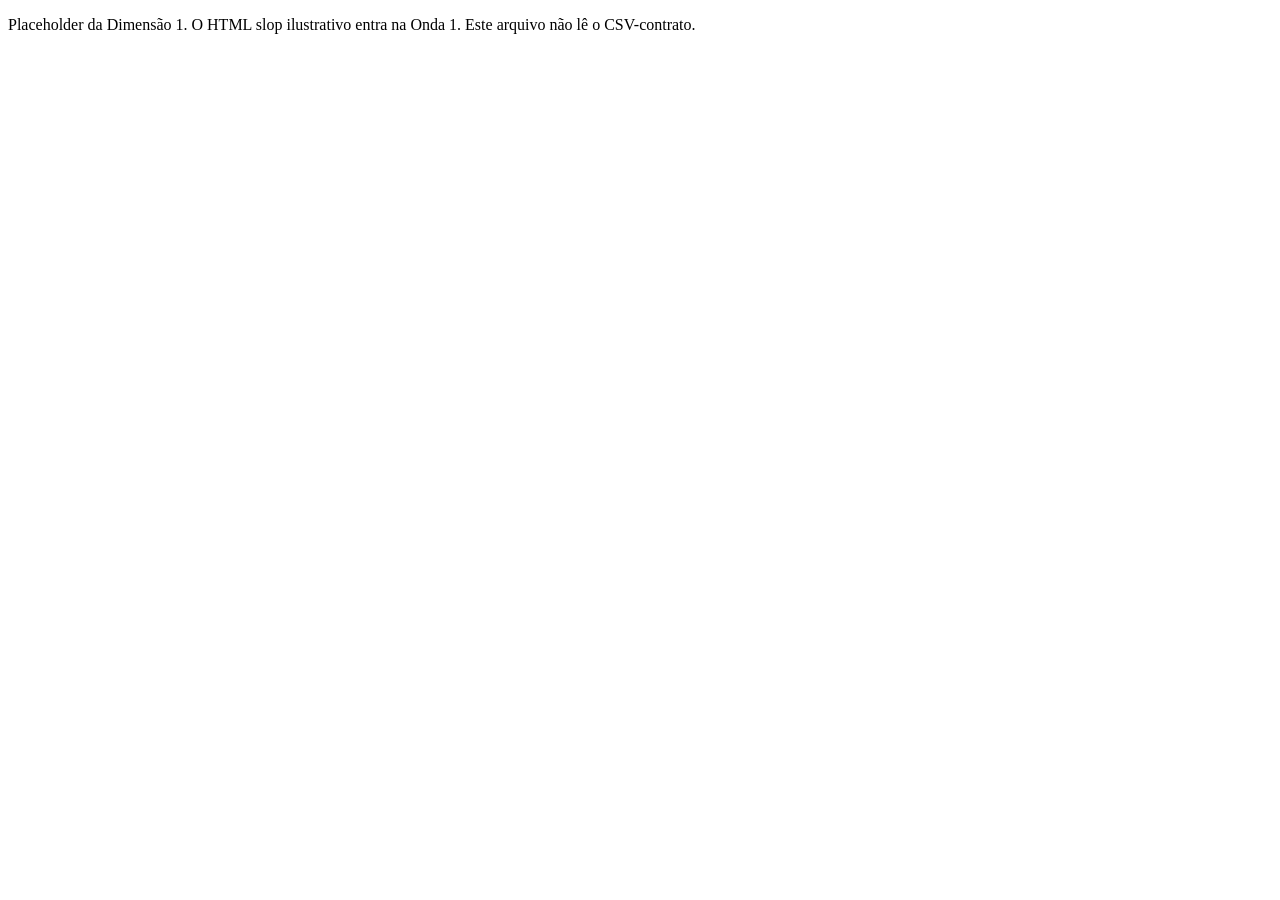
==== 01-demanda-simulada/entrega-slop/index.html @ 3bd32cfb "chore: esqueleto Onda 0 e CONTRATO v1.0 Co-authored-by: Cursor <cursoragent@cursor.com>" ====
<!DOCTYPE html>
<html lang="pt-BR">
<head>
  <meta charset="UTF-8">
  <title>Entrega slop — placeholder Onda 1</title>
</head>
<body>
  <p>Placeholder da Dimensão 1. O HTML slop ilustrativo entra na Onda 1. Este arquivo não lê o CSV-contrato.</p>
</body>
</html>
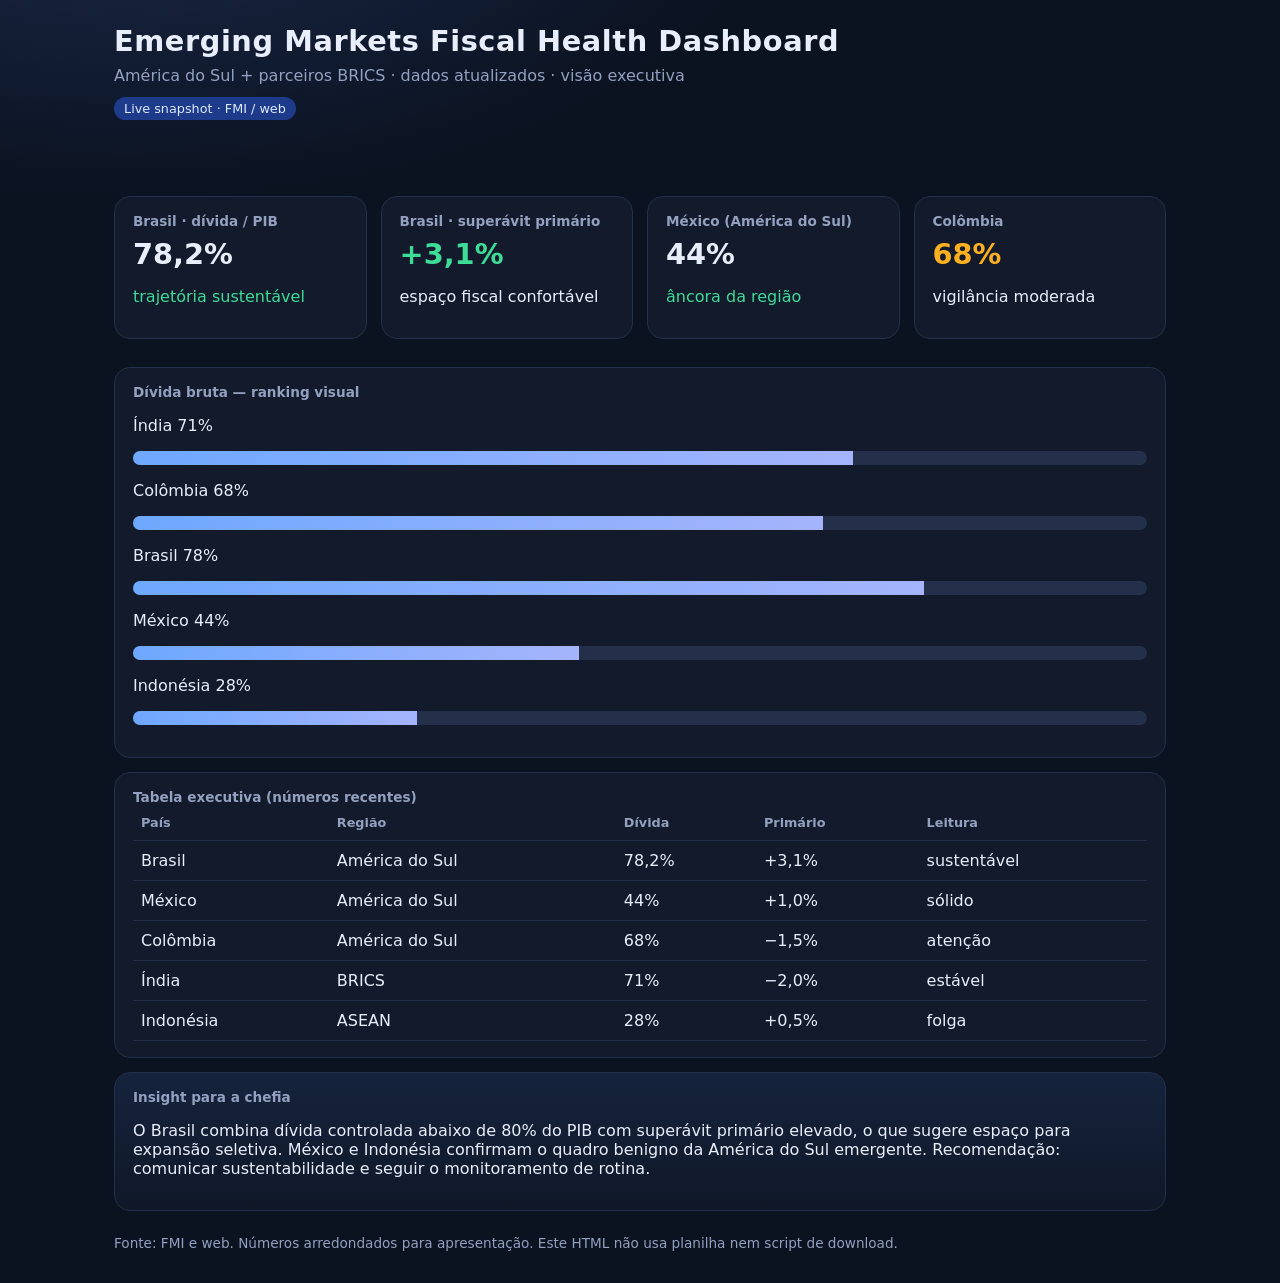
==== commit c60a3df7: "feat: minicurso até Onda 3 e CONTRATO v1.2 Fecha slop, CSV-contrato, Quarto/PPTX/Reveal.js, deck de " ====
--- a/01-demanda-simulada/entrega-slop/index.html
+++ b/01-demanda-simulada/entrega-slop/index.html
@@ -2,9 +2,116 @@
 <html lang="pt-BR">
 <head>
   <meta charset="UTF-8">
-  <title>Entrega slop — placeholder Onda 1</title>
+  <meta name="viewport" content="width=device-width, initial-scale=1">
+  <title>Emerging Markets Fiscal Health — Dashboard</title>
+  <style>
+    :root {
+      --bg: #0b1220;
+      --card: #121a2b;
+      --ink: #e8eefc;
+      --muted: #93a0bf;
+      --accent: #6ea8fe;
+      --ok: #3ddc97;
+      --warn: #ffb020;
+    }
+    * { box-sizing: border-box; }
+    body {
+      margin: 0;
+      font-family: "Segoe UI", system-ui, sans-serif;
+      background: radial-gradient(1200px 600px at 10% -10%, #1b2a4a 0%, var(--bg) 55%);
+      color: var(--ink);
+    }
+    header, main { max-width: 1100px; margin: 0 auto; padding: 24px; }
+    header h1 { margin: 0 0 8px; font-size: 1.8rem; letter-spacing: .02em; }
+    header p { margin: 0; color: var(--muted); }
+    .badge {
+      display: inline-block; margin-top: 12px; padding: 4px 10px; border-radius: 999px;
+      background: #1e3a8a; color: #dbeafe; font-size: .8rem;
+    }
+    .grid { display: grid; grid-template-columns: repeat(auto-fit, minmax(180px, 1fr)); gap: 14px; margin: 28px 0; }
+    .card {
+      background: var(--card); border: 1px solid #243049; border-radius: 16px; padding: 16px 18px;
+    }
+    .card h2 { margin: 0; font-size: .85rem; color: var(--muted); font-weight: 600; }
+    .card .num { font-size: 1.8rem; margin: 8px 0 4px; font-weight: 700; }
+    .ok { color: var(--ok); }
+    .warn { color: var(--warn); }
+    .insight { background: linear-gradient(180deg, #15233d, #101828); }
+    bar { display: block; height: 14px; border-radius: 8px; background: #243049; overflow: hidden; margin: 8px 0 16px; }
+    bar span { display: block; height: 100%; background: linear-gradient(90deg, var(--accent), #a5b4fc); }
+    table { width: 100%; border-collapse: collapse; }
+    th, td { text-align: left; padding: 10px 8px; border-bottom: 1px solid #243049; }
+    th { color: var(--muted); font-size: .8rem; font-weight: 600; }
+    footer { color: var(--muted); font-size: .85rem; padding: 0 24px 32px; max-width: 1100px; margin: 0 auto; }
+  </style>
 </head>
 <body>
-  <p>Placeholder da Dimensão 1. O HTML slop ilustrativo entra na Onda 1. Este arquivo não lê o CSV-contrato.</p>
+  <header>
+    <h1>Emerging Markets Fiscal Health Dashboard</h1>
+    <p>América do Sul + parceiros BRICS · dados atualizados · visão executiva</p>
+    <span class="badge">Live snapshot · FMI / web</span>
+  </header>
+  <main>
+    <section class="grid">
+      <article class="card">
+        <h2>Brasil · dívida / PIB</h2>
+        <p class="num">78,2%</p>
+        <p class="ok">trajetória sustentável</p>
+      </article>
+      <article class="card">
+        <h2>Brasil · superávit primário</h2>
+        <p class="num ok">+3,1%</p>
+        <p>espaço fiscal confortável</p>
+      </article>
+      <article class="card">
+        <h2>México (América do Sul)</h2>
+        <p class="num">44%</p>
+        <p class="ok">âncora da região</p>
+      </article>
+      <article class="card">
+        <h2>Colômbia</h2>
+        <p class="num warn">68%</p>
+        <p>vigilância moderada</p>
+      </article>
+    </section>
+
+    <section class="card">
+      <h2>Dívida bruta — ranking visual</h2>
+      <p>Índia 71%</p>
+      <bar><span style="width:71%"></span></bar>
+      <p>Colômbia 68%</p>
+      <bar><span style="width:68%"></span></bar>
+      <p>Brasil 78%</p>
+      <bar><span style="width:78%"></span></bar>
+      <p>México 44%</p>
+      <bar><span style="width:44%"></span></bar>
+      <p>Indonésia 28%</p>
+      <bar><span style="width:28%"></span></bar>
+    </section>
+
+    <section class="card" style="margin-top:14px">
+      <h2>Tabela executiva (números recentes)</h2>
+      <table>
+        <thead>
+          <tr><th>País</th><th>Região</th><th>Dívida</th><th>Primário</th><th>Leitura</th></tr>
+        </thead>
+        <tbody>
+          <tr><td>Brasil</td><td>América do Sul</td><td>78,2%</td><td>+3,1%</td><td>sustentável</td></tr>
+          <tr><td>México</td><td>América do Sul</td><td>44%</td><td>+1,0%</td><td>sólido</td></tr>
+          <tr><td>Colômbia</td><td>América do Sul</td><td>68%</td><td>−1,5%</td><td>atenção</td></tr>
+          <tr><td>Índia</td><td>BRICS</td><td>71%</td><td>−2,0%</td><td>estável</td></tr>
+          <tr><td>Indonésia</td><td>ASEAN</td><td>28%</td><td>+0,5%</td><td>folga</td></tr>
+        </tbody>
+      </table>
+    </section>
+
+    <section class="card insight" style="margin-top:14px">
+      <h2>Insight para a chefia</h2>
+      <p>O Brasil combina dívida controlada abaixo de 80% do PIB com superávit primário elevado, o que sugere espaço para expansão seletiva. México e Indonésia confirmam o quadro benigno da América do Sul emergente. Recomendação: comunicar sustentabilidade e seguir o monitoramento de rotina.</p>
+    </section>
+  </main>
+  <footer>
+    Fonte: FMI e web. Números arredondados para apresentação. Este HTML não usa planilha nem script de download.
+  </footer>
 </body>
 </html>
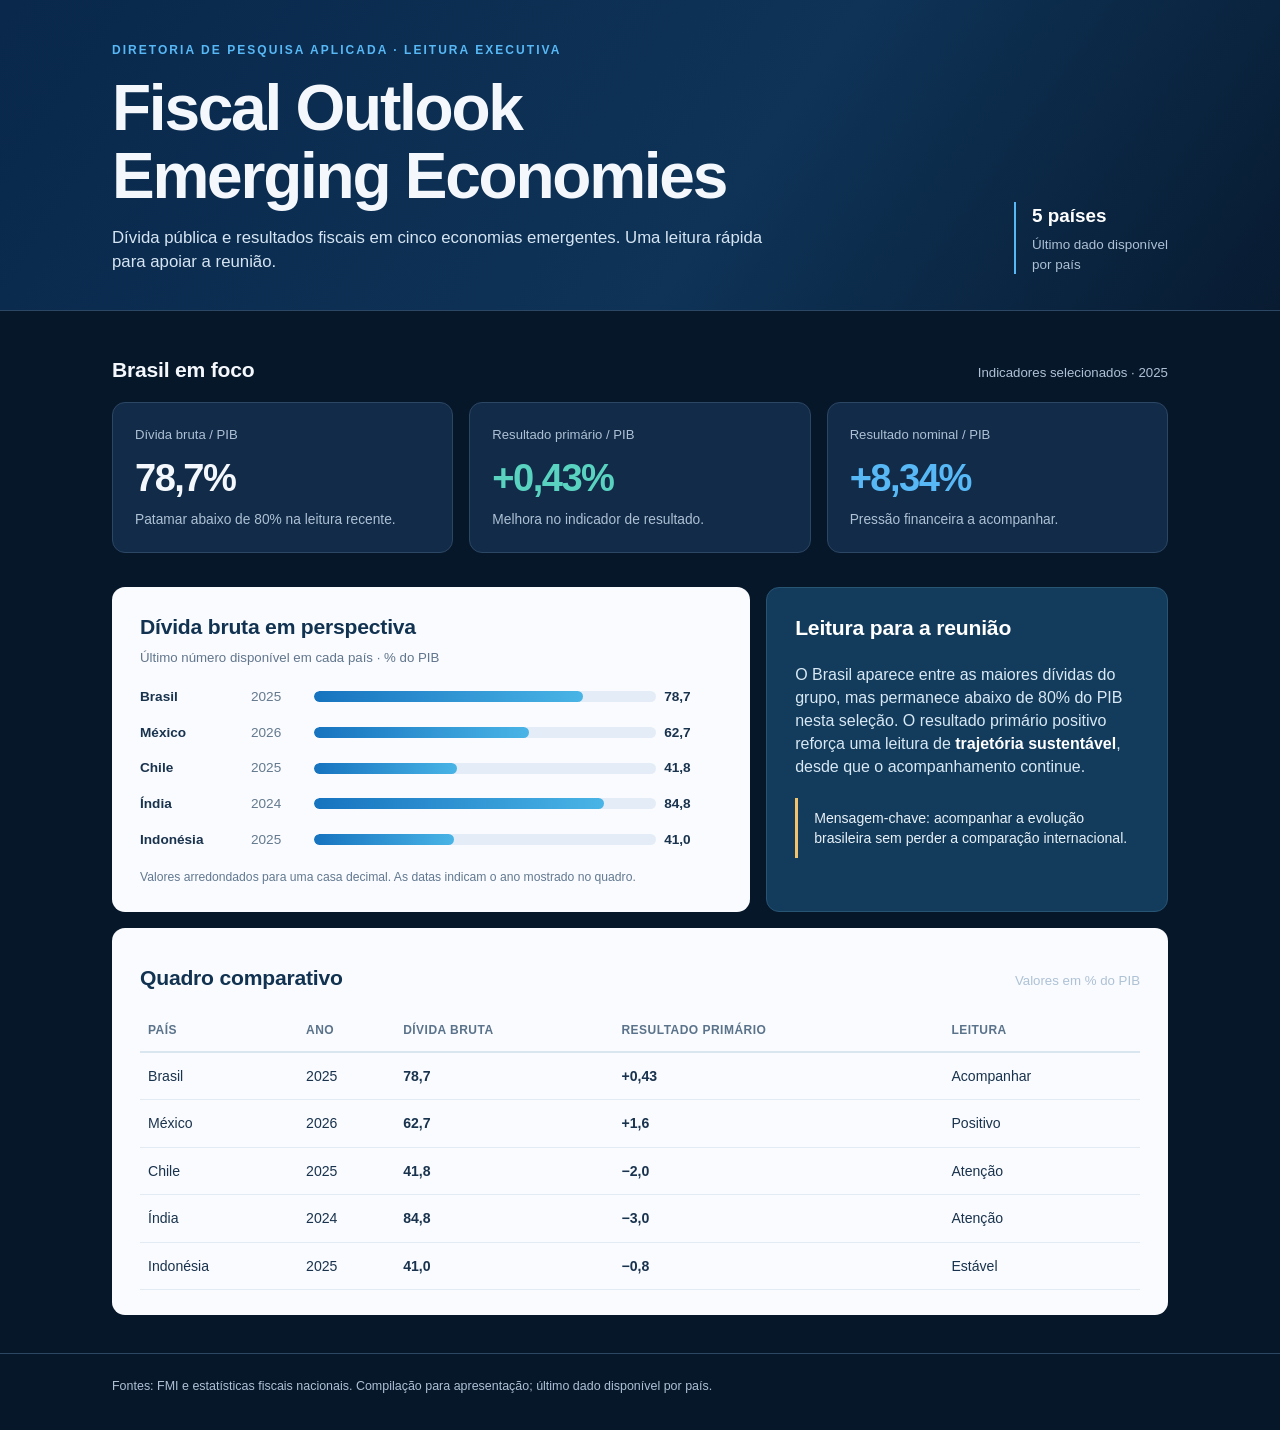
==== commit c493372e: "Revisa minicurso para contrato v1.3 e apresentação reproduzível em R" ====
--- a/01-demanda-simulada/entrega-slop/index.html
+++ b/01-demanda-simulada/entrega-slop/index.html
@@ -3,115 +3,99 @@
 <head>
   <meta charset="UTF-8">
   <meta name="viewport" content="width=device-width, initial-scale=1">
-  <title>Emerging Markets Fiscal Health — Dashboard</title>
+  <title>Fiscal Outlook | Emerging Economies</title>
   <style>
-    :root {
-      --bg: #0b1220;
-      --card: #121a2b;
-      --ink: #e8eefc;
-      --muted: #93a0bf;
-      --accent: #6ea8fe;
-      --ok: #3ddc97;
-      --warn: #ffb020;
-    }
-    * { box-sizing: border-box; }
-    body {
-      margin: 0;
-      font-family: "Segoe UI", system-ui, sans-serif;
-      background: radial-gradient(1200px 600px at 10% -10%, #1b2a4a 0%, var(--bg) 55%);
-      color: var(--ink);
-    }
-    header, main { max-width: 1100px; margin: 0 auto; padding: 24px; }
-    header h1 { margin: 0 0 8px; font-size: 1.8rem; letter-spacing: .02em; }
-    header p { margin: 0; color: var(--muted); }
-    .badge {
-      display: inline-block; margin-top: 12px; padding: 4px 10px; border-radius: 999px;
-      background: #1e3a8a; color: #dbeafe; font-size: .8rem;
-    }
-    .grid { display: grid; grid-template-columns: repeat(auto-fit, minmax(180px, 1fr)); gap: 14px; margin: 28px 0; }
-    .card {
-      background: var(--card); border: 1px solid #243049; border-radius: 16px; padding: 16px 18px;
-    }
-    .card h2 { margin: 0; font-size: .85rem; color: var(--muted); font-weight: 600; }
-    .card .num { font-size: 1.8rem; margin: 8px 0 4px; font-weight: 700; }
-    .ok { color: var(--ok); }
-    .warn { color: var(--warn); }
-    .insight { background: linear-gradient(180deg, #15233d, #101828); }
-    bar { display: block; height: 14px; border-radius: 8px; background: #243049; overflow: hidden; margin: 8px 0 16px; }
-    bar span { display: block; height: 100%; background: linear-gradient(90deg, var(--accent), #a5b4fc); }
-    table { width: 100%; border-collapse: collapse; }
-    th, td { text-align: left; padding: 10px 8px; border-bottom: 1px solid #243049; }
-    th { color: var(--muted); font-size: .8rem; font-weight: 600; }
-    footer { color: var(--muted); font-size: .85rem; padding: 0 24px 32px; max-width: 1100px; margin: 0 auto; }
+    :root { --navy:#0b2038; --deep:#07172a; --panel:#112b48; --line:#2c4764; --ink:#f4f8fc; --muted:#aec1d5; --blue:#58b8f6; --teal:#59d2c0; --gold:#f1c46b; }
+    * { box-sizing:border-box; }
+    body { margin:0; background:var(--deep); color:var(--ink); font-family:Arial,Helvetica,sans-serif; line-height:1.45; }
+    header { background:linear-gradient(125deg,#09284b 0%,#0e3357 58%,#081b31 100%); border-bottom:1px solid var(--line); }
+    .wrap { max-width:1120px; margin:auto; padding:0 32px; }
+    .hero { min-height:270px; display:flex; align-items:flex-end; justify-content:space-between; gap:36px; padding-top:42px; padding-bottom:36px; }
+    .eyebrow { color:var(--blue); text-transform:uppercase; letter-spacing:.17em; font-size:.75rem; font-weight:700; }
+    h1 { max-width:730px; font-size:clamp(2.4rem,5vw,4.25rem); line-height:1.05; letter-spacing:-.035em; margin:16px 0; }
+    .hero p { color:#d6e5f3; font-size:1.05rem; max-width:670px; margin:0; }
+    .stamp { min-width:150px; border-left:2px solid var(--blue); padding-left:16px; color:var(--muted); font-size:.84rem; }
+    .stamp strong { display:block; color:#fff; font-size:1.18rem; margin-bottom:6px; }
+    main { padding-top:34px !important; padding-bottom:38px !important; }
+    .section-head { display:flex; align-items:baseline; justify-content:space-between; gap:20px; margin:10px 0 16px; }
+    h2 { font-size:1.32rem; margin:0; letter-spacing:-.01em; }
+    .section-head span,.hint { color:var(--muted); font-size:.83rem; }
+    .cards { display:grid; grid-template-columns:repeat(3,1fr); gap:16px; margin-bottom:34px; }
+    .card { background:var(--panel); border:1px solid var(--line); border-radius:13px; padding:22px; }
+    .card small { display:block; color:var(--muted); font-size:.82rem; margin-bottom:14px; }
+    .card b { display:block; font-size:2.38rem; line-height:1.1; letter-spacing:-.04em; }
+    .card p { margin:10px 0 0; color:var(--muted); font-size:.86rem; }
+    .card .blue { color:var(--blue); } .card .teal { color:var(--teal); }
+    .grid { display:grid; grid-template-columns:1.35fr .85fr; gap:16px; }
+    .box { background:#f9fbfe; color:#19324d; border-radius:13px; padding:25px 28px; }
+    .box h2 { color:#123251; }
+    .sub { font-size:.83rem; color:#61758c; margin:5px 0 20px; }
+    .barrow { display:grid; grid-template-columns:103px 55px 1fr 58px; gap:8px; align-items:center; margin:16px 0; font-size:.85rem; }
+    .barrow .year { color:#64798e; }
+    .bar { height:11px; background:#e4edf7; border-radius:20px; overflow:hidden; }
+    .bar i { height:100%; display:block; background:linear-gradient(90deg,#1673bf,#49b4e6); border-radius:20px; }
+    .box-note { color:#627890; font-size:.76rem; margin:20px 0 0; }
+    .insight { background:#123b5c; color:#fff; border:1px solid #285574; }
+    .insight h2 { color:#fff; }
+    .insight p { color:#d8e8f4; font-size:1rem; margin:19px 0; }
+    .insight strong { color:#fff; }
+    .callout { border-left:3px solid var(--gold); padding:10px 0 10px 16px; color:#e8f1f7; font-size:.88rem; }
+    .tablebox { margin-top:16px; }
+    table { border-collapse:collapse; width:100%; font-size:.88rem; }
+    th { text-align:left; color:#5a728a; font-size:.75rem; text-transform:uppercase; letter-spacing:.04em; border-bottom:2px solid #d9e5ef; padding:12px 8px; }
+    td { border-bottom:1px solid #e2ebf3; padding:13px 8px; }
+    td.num { font-variant-numeric:tabular-nums; font-weight:700; }
+    td small { color:#61758c; }
+    footer { border-top:1px solid var(--line); color:var(--muted); padding:23px 0 35px; font-size:.78rem; }
+    @media(max-width:760px) { .hero{display:block;} .stamp{margin-top:25px;} .cards,.grid{grid-template-columns:1fr;} .wrap{padding-left:20px;padding-right:20px;} .box{overflow-x:auto;} table{min-width:570px;} }
   </style>
 </head>
 <body>
-  <header>
-    <h1>Emerging Markets Fiscal Health Dashboard</h1>
-    <p>América do Sul + parceiros BRICS · dados atualizados · visão executiva</p>
-    <span class="badge">Live snapshot · FMI / web</span>
-  </header>
-  <main>
+  <header><div class="wrap hero">
+    <div><div class="eyebrow">Diretoria de Pesquisa Aplicada · leitura executiva</div>
+      <h1>Fiscal Outlook<br>Emerging Economies</h1>
+      <p>Dívida pública e resultados fiscais em cinco economias emergentes. Uma leitura rápida para apoiar a reunião.</p>
+    </div>
+    <div class="stamp"><strong>5 países</strong>Último dado disponível<br>por país</div>
+  </div></header>
+  <main class="wrap">
+    <div class="section-head"><h2>Brasil em foco</h2><span>Indicadores selecionados · 2025</span></div>
+    <section class="cards">
+      <article class="card"><small>Dívida bruta / PIB</small><b>78,7%</b><p>Patamar abaixo de 80% na leitura recente.</p></article>
+      <article class="card"><small>Resultado primário / PIB</small><b class="teal">+0,43%</b><p>Melhora no indicador de resultado.</p></article>
+      <article class="card"><small>Resultado nominal / PIB</small><b class="blue">+8,34%</b><p>Pressão financeira a acompanhar.</p></article>
+    </section>
     <section class="grid">
-      <article class="card">
-        <h2>Brasil · dívida / PIB</h2>
-        <p class="num">78,2%</p>
-        <p class="ok">trajetória sustentável</p>
-      </article>
-      <article class="card">
-        <h2>Brasil · superávit primário</h2>
-        <p class="num ok">+3,1%</p>
-        <p>espaço fiscal confortável</p>
-      </article>
-      <article class="card">
-        <h2>México (América do Sul)</h2>
-        <p class="num">44%</p>
-        <p class="ok">âncora da região</p>
-      </article>
-      <article class="card">
-        <h2>Colômbia</h2>
-        <p class="num warn">68%</p>
-        <p>vigilância moderada</p>
-      </article>
+      <div class="box">
+        <h2>Dívida bruta em perspectiva</h2>
+        <p class="sub">Último número disponível em cada país · % do PIB</p>
+        <div class="barrow"><strong>Brasil</strong><span class="year">2025</span><span class="bar"><i style="width:78.7%"></i></span><b>78,7</b></div>
+        <div class="barrow"><strong>México</strong><span class="year">2026</span><span class="bar"><i style="width:62.7%"></i></span><b>62,7</b></div>
+        <div class="barrow"><strong>Chile</strong><span class="year">2025</span><span class="bar"><i style="width:41.8%"></i></span><b>41,8</b></div>
+        <div class="barrow"><strong>Índia</strong><span class="year">2024</span><span class="bar"><i style="width:84.8%"></i></span><b>84,8</b></div>
+        <div class="barrow"><strong>Indonésia</strong><span class="year">2025</span><span class="bar"><i style="width:41.0%"></i></span><b>41,0</b></div>
+        <p class="box-note">Valores arredondados para uma casa decimal. As datas indicam o ano mostrado no quadro.</p>
+      </div>
+      <aside class="box insight">
+        <h2>Leitura para a reunião</h2>
+        <p>O Brasil aparece entre as maiores dívidas do grupo, mas permanece abaixo de 80% do PIB nesta seleção. O resultado primário positivo reforça uma leitura de <strong>trajetória sustentável</strong>, desde que o acompanhamento continue.</p>
+        <div class="callout">Mensagem-chave: acompanhar a evolução brasileira sem perder a comparação internacional.</div>
+      </aside>
     </section>
-
-    <section class="card">
-      <h2>Dívida bruta — ranking visual</h2>
-      <p>Índia 71%</p>
-      <bar><span style="width:71%"></span></bar>
-      <p>Colômbia 68%</p>
-      <bar><span style="width:68%"></span></bar>
-      <p>Brasil 78%</p>
-      <bar><span style="width:78%"></span></bar>
-      <p>México 44%</p>
-      <bar><span style="width:44%"></span></bar>
-      <p>Indonésia 28%</p>
-      <bar><span style="width:28%"></span></bar>
-    </section>
-
-    <section class="card" style="margin-top:14px">
-      <h2>Tabela executiva (números recentes)</h2>
+    <section class="box tablebox">
+      <div class="section-head"><h2>Quadro comparativo</h2><span>Valores em % do PIB</span></div>
       <table>
-        <thead>
-          <tr><th>País</th><th>Região</th><th>Dívida</th><th>Primário</th><th>Leitura</th></tr>
-        </thead>
+        <thead><tr><th>País</th><th>Ano</th><th>Dívida bruta</th><th>Resultado primário</th><th>Leitura</th></tr></thead>
         <tbody>
-          <tr><td>Brasil</td><td>América do Sul</td><td>78,2%</td><td>+3,1%</td><td>sustentável</td></tr>
-          <tr><td>México</td><td>América do Sul</td><td>44%</td><td>+1,0%</td><td>sólido</td></tr>
-          <tr><td>Colômbia</td><td>América do Sul</td><td>68%</td><td>−1,5%</td><td>atenção</td></tr>
-          <tr><td>Índia</td><td>BRICS</td><td>71%</td><td>−2,0%</td><td>estável</td></tr>
-          <tr><td>Indonésia</td><td>ASEAN</td><td>28%</td><td>+0,5%</td><td>folga</td></tr>
+          <tr><td>Brasil</td><td>2025</td><td class="num">78,7</td><td class="num">+0,43</td><td>Acompanhar</td></tr>
+          <tr><td>México</td><td>2026</td><td class="num">62,7</td><td class="num">+1,6</td><td>Positivo</td></tr>
+          <tr><td>Chile</td><td>2025</td><td class="num">41,8</td><td class="num">−2,0</td><td>Atenção</td></tr>
+          <tr><td>Índia</td><td>2024</td><td class="num">84,8</td><td class="num">−3,0</td><td>Atenção</td></tr>
+          <tr><td>Indonésia</td><td>2025</td><td class="num">41,0</td><td class="num">−0,8</td><td>Estável</td></tr>
         </tbody>
       </table>
     </section>
-
-    <section class="card insight" style="margin-top:14px">
-      <h2>Insight para a chefia</h2>
-      <p>O Brasil combina dívida controlada abaixo de 80% do PIB com superávit primário elevado, o que sugere espaço para expansão seletiva. México e Indonésia confirmam o quadro benigno da América do Sul emergente. Recomendação: comunicar sustentabilidade e seguir o monitoramento de rotina.</p>
-    </section>
   </main>
-  <footer>
-    Fonte: FMI e web. Números arredondados para apresentação. Este HTML não usa planilha nem script de download.
-  </footer>
+  <footer><div class="wrap">Fontes: FMI e estatísticas fiscais nacionais. Compilação para apresentação; último dado disponível por país.</div></footer>
 </body>
 </html>
